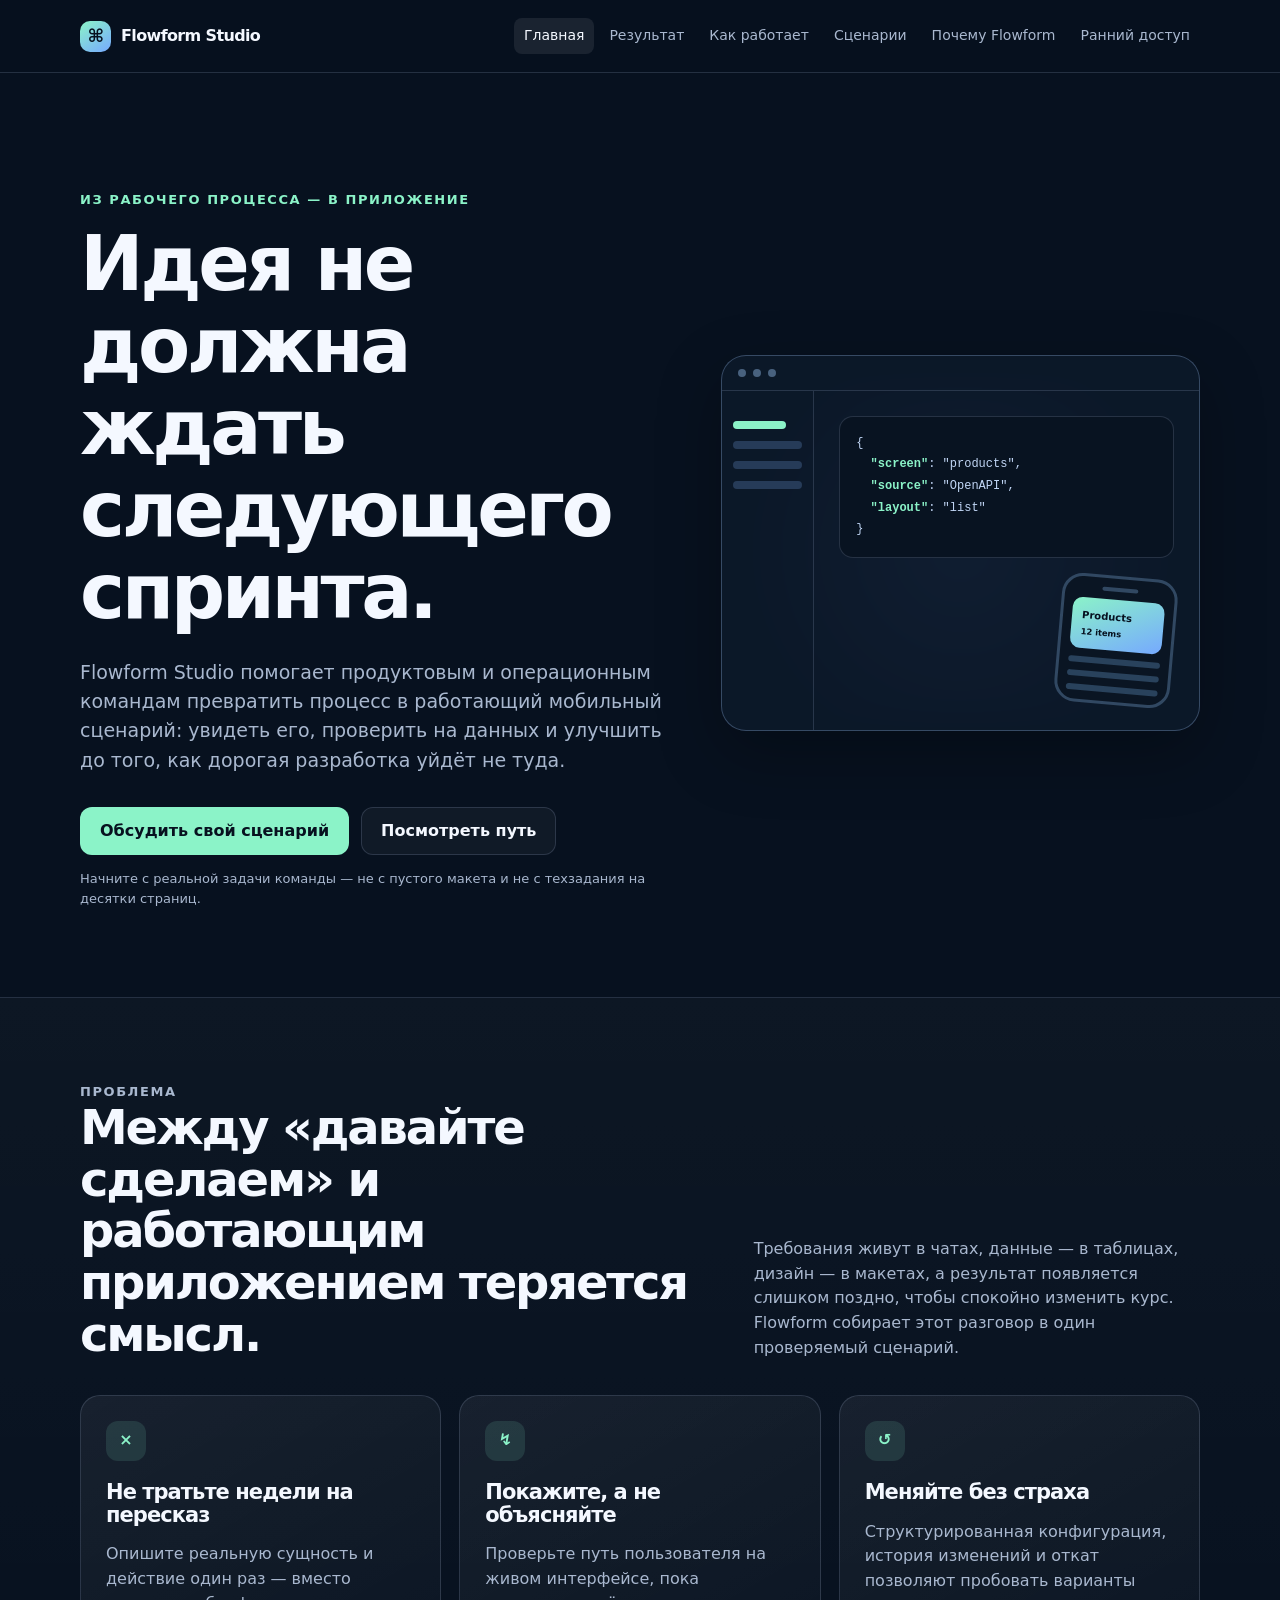
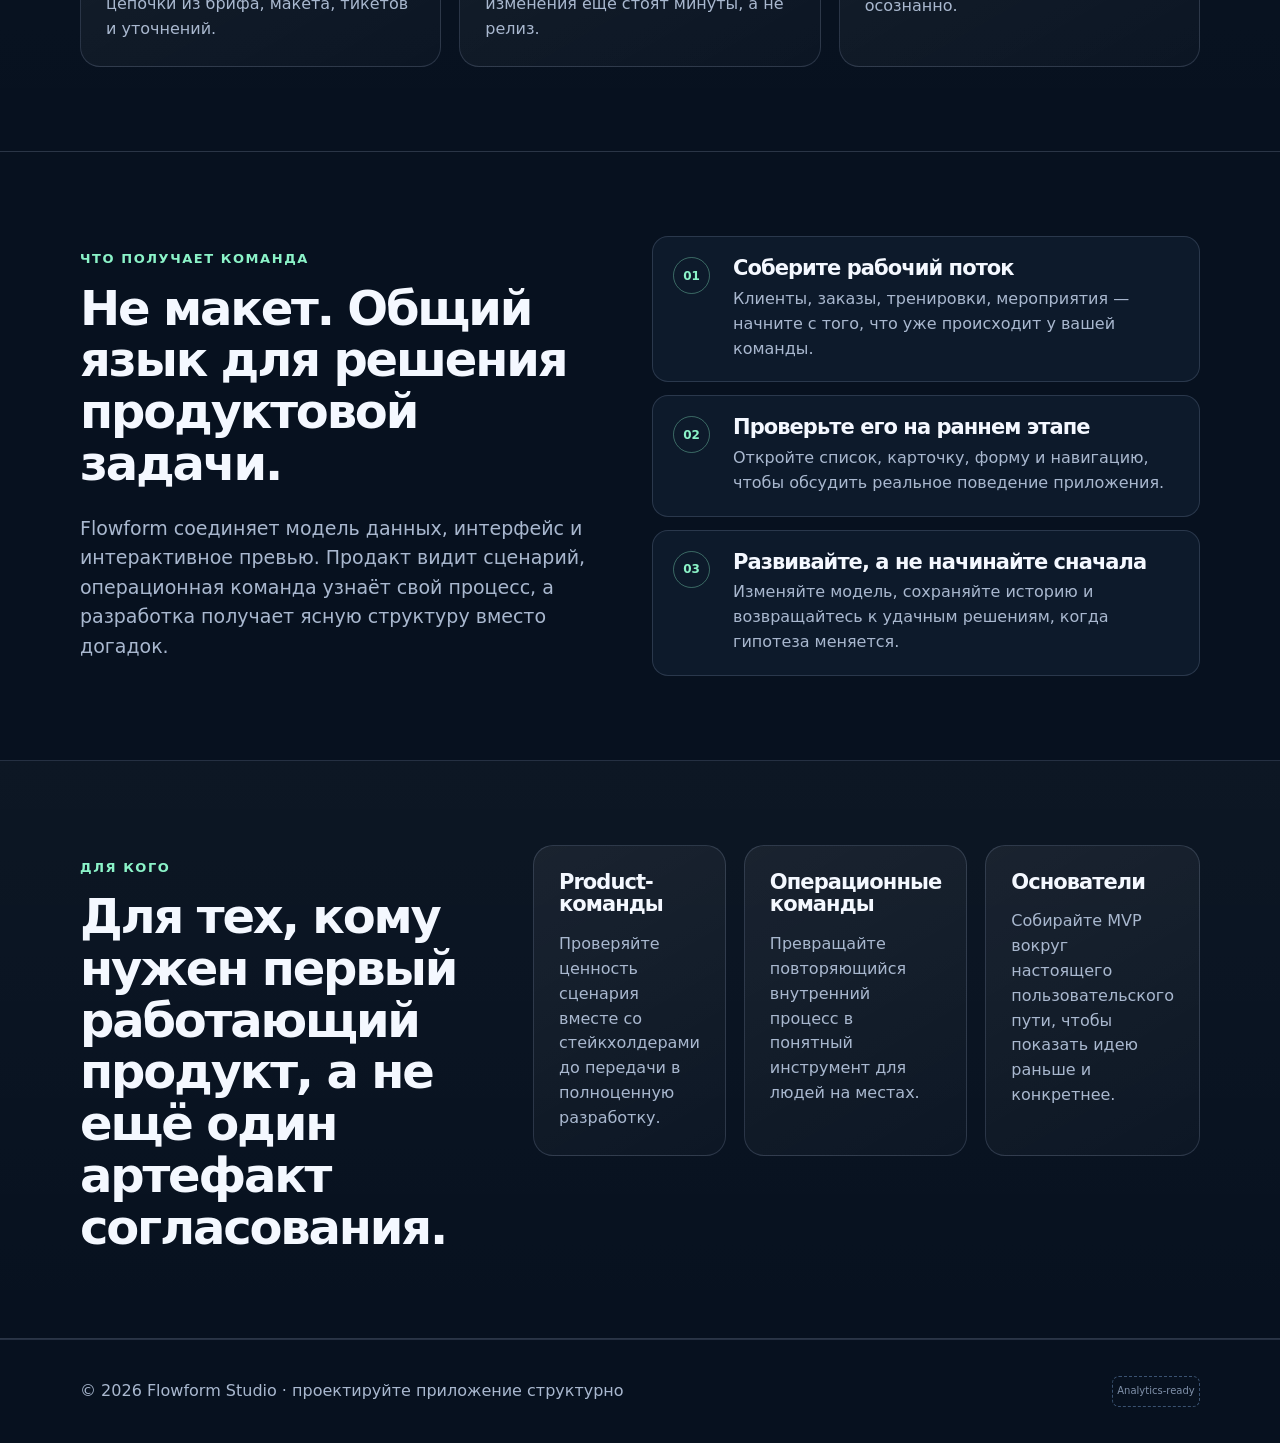
==== index.html @ c5a8aea6 "init" ====
<!doctype html>
<html lang="ru">
<head>
  <meta charset="utf-8">
  <meta name="viewport" content="width=device-width, initial-scale=1">
  <meta name="description" content="Flowform Studio помогает командам превратить рабочий процесс в проверяемое мобильное приложение без потери смысла между брифом и разработкой.">
  <title>Flowform Studio — от процесса к приложению</title>
  <link rel="stylesheet" href="assets/css/styles.css">
</head>
<body>
  <header class="site-header"><nav class="nav container" aria-label="Основная навигация">
    <a class="brand" href="index.html"><span class="brand-mark">⌘</span>Flowform Studio</a>
    <div class="nav-links"><a aria-current="page" href="index.html">Главная</a><a href="features/">Результат</a><a href="how-it-works/">Как работает</a><a href="templates/">Сценарии</a><a href="technology/">Почему Flowform</a><a href="demo/">Ранний доступ</a></div>
  </nav></header>
  <main>
    <section class="hero"><div class="container hero-grid">
      <div><p class="eyebrow">Из рабочего процесса — в приложение</p><h1>Идея не должна ждать следующего спринта.</h1><p class="lead">Flowform Studio помогает продуктовым и операционным командам превратить процесс в работающий мобильный сценарий: увидеть его, проверить на данных и улучшить до того, как дорогая разработка уйдёт не туда.</p><div class="actions"><a class="button button-primary" data-event="cta_try_studio" href="demo/">Обсудить свой сценарий</a><a class="button button-secondary" data-event="cta_how_it_works" href="how-it-works/">Посмотреть путь</a></div><p class="microcopy">Начните с реальной задачи команды — не с пустого макета и не с техзадания на десятки страниц.</p></div>
      <div class="hero-orbit" aria-label="Иллюстрация редактора и мобильного превью"><div class="mockup"><div class="mockup-bar"><i></i><i></i><i></i></div><div class="mockup-body"><div class="mockup-side"><span></span><span></span><span></span><span></span></div><div class="mockup-work"><div class="code">{<br>&nbsp;&nbsp;<b>"screen"</b>: <span>"products"</span>,<br>&nbsp;&nbsp;<b>"source"</b>: <span>"OpenAPI"</span>,<br>&nbsp;&nbsp;<b>"layout"</b>: <span>"list"</span><br>}</div><div class="phone"><div class="phone-card">Products<br><small>12 items</small></div><div class="phone-line"></div><div class="phone-line"></div><div class="phone-line"></div></div></div></div></div></div>
    </div></section>
    <section class="section section-soft"><div class="container"><div class="section-heading"><div><p class="eyebrow">Проблема</p><h2>Между «давайте сделаем» и работающим приложением теряется смысл.</h2></div><p>Требования живут в чатах, данные — в таблицах, дизайн — в макетах, а результат появляется слишком поздно, чтобы спокойно изменить курс. Flowform собирает этот разговор в один проверяемый сценарий.</p></div><div class="cards"><article class="card"><div class="card-icon">×</div><h3>Не тратьте недели на пересказ</h3><p>Опишите реальную сущность и действие один раз — вместо цепочки из брифа, макета, тикетов и уточнений.</p></article><article class="card"><div class="card-icon">↯</div><h3>Покажите, а не объясняйте</h3><p>Проверьте путь пользователя на живом интерфейсе, пока изменения ещё стоят минуты, а не релиз.</p></article><article class="card"><div class="card-icon">↺</div><h3>Меняйте без страха</h3><p>Структурированная конфигурация, история изменений и откат позволяют пробовать варианты осознанно.</p></article></div></div></section>
    <section class="section"><div class="container split"><div><p class="eyebrow">Что получает команда</p><h2>Не макет. Общий язык для решения продуктовой задачи.</h2><p class="lead">Flowform соединяет модель данных, интерфейс и интерактивное превью. Продакт видит сценарий, операционная команда узнаёт свой процесс, а разработка получает ясную структуру вместо догадок.</p></div><div class="steps"><article class="step"><div><h3>Соберите рабочий поток</h3><p>Клиенты, заказы, тренировки, мероприятия — начните с того, что уже происходит у вашей команды.</p></div></article><article class="step"><div><h3>Проверьте его на раннем этапе</h3><p>Откройте список, карточку, форму и навигацию, чтобы обсудить реальное поведение приложения.</p></div></article><article class="step"><div><h3>Развивайте, а не начинайте сначала</h3><p>Изменяйте модель, сохраняйте историю и возвращайтесь к удачным решениям, когда гипотеза меняется.</p></div></article></div></div></section>
    <section class="section section-soft"><div class="container split"><div><p class="eyebrow">Для кого</p><h2>Для тех, кому нужен первый работающий продукт, а не ещё один артефакт согласования.</h2></div><div class="cards"><article class="card"><h3>Product-команды</h3><p>Проверяйте ценность сценария вместе со стейкхолдерами до передачи в полноценную разработку.</p></article><article class="card"><h3>Операционные команды</h3><p>Превращайте повторяющийся внутренний процесс в понятный инструмент для людей на местах.</p></article><article class="card"><h3>Основатели</h3><p>Собирайте MVP вокруг настоящего пользовательского пути, чтобы показать идею раньше и конкретнее.</p></article></div></div></section>
  </main>
  <footer class="site-footer"><div class="container footer-row"><span>© 2026 Flowform Studio · проектируйте приложение структурно</span><div class="counter-slot">Analytics-ready</div></div></footer>
  <script src="assets/js/analytics.js"></script>
</body>
</html>
---- assets/css/styles.css ----
:root {
  --bg: #07111f;
  --panel: #0d1a2b;
  --panel-light: #12253d;
  --ink: #f4f8ff;
  --muted: #a9b8cf;
  --line: rgba(190, 211, 245, .16);
  --accent: #8bf3c8;
  --accent-2: #76a9ff;
  --warn: #ffe08a;
  --radius: 20px;
  --shadow: 0 22px 64px rgba(0, 0, 0, .28);
}

* { box-sizing: border-box; }
html { scroll-behavior: smooth; }
body {
  margin: 0;
  color: var(--ink);
  background: var(--bg);
  font-family: Inter, ui-sans-serif, system-ui, -apple-system, BlinkMacSystemFont, "Segoe UI", sans-serif;
  line-height: 1.55;
}
a { color: inherit; text-decoration: none; }
button, input, textarea { font: inherit; }

.container { width: min(1120px, calc(100% - 40px)); margin: 0 auto; }
.site-header {
  position: sticky; top: 0; z-index: 10;
  backdrop-filter: blur(18px);
  background: rgba(7, 17, 31, .78);
  border-bottom: 1px solid var(--line);
}
.nav { min-height: 72px; display: flex; align-items: center; justify-content: space-between; gap: 24px; }
.brand { display: flex; align-items: center; gap: 10px; font-weight: 800; letter-spacing: -.04em; }
.brand-mark { display: grid; place-items: center; width: 31px; height: 31px; border-radius: 10px; background: linear-gradient(145deg, var(--accent), var(--accent-2)); color: #06111f; font-size: 18px; }
.nav-links { display: flex; flex-wrap: wrap; justify-content: flex-end; gap: 5px; }
.nav-links a { color: var(--muted); padding: 7px 10px; border-radius: 8px; font-size: 14px; }
.nav-links a:hover, .nav-links a[aria-current="page"] { background: rgba(255,255,255,.08); color: var(--ink); }

.hero { padding: 104px 0 74px; overflow: hidden; }
.hero-grid { display: grid; grid-template-columns: 1.1fr .9fr; align-items: center; gap: 56px; }
.eyebrow { color: var(--accent); font-size: 13px; font-weight: 800; letter-spacing: .12em; text-transform: uppercase; }
h1, h2, h3 { letter-spacing: -.045em; line-height: 1.08; margin: 0; }
h1 { max-width: 760px; font-size: clamp(42px, 6vw, 76px); }
h2 { font-size: clamp(30px, 4vw, 48px); }
h3 { font-size: 21px; }
.lead { color: var(--muted); max-width: 650px; font-size: 19px; margin: 24px 0 0; }
.actions { display: flex; flex-wrap: wrap; gap: 12px; margin-top: 32px; }
.button { display: inline-flex; justify-content: center; align-items: center; min-height: 48px; padding: 0 19px; border: 1px solid transparent; border-radius: 12px; font-weight: 750; transition: transform .2s, background .2s; cursor: pointer; }
.button:hover { transform: translateY(-2px); }
.button-primary { color: #07111f; background: var(--accent); }
.button-secondary { color: var(--ink); border-color: var(--line); background: rgba(255,255,255,.04); }
.microcopy { color: var(--muted); font-size: 13px; margin-top: 14px; }

.hero-orbit { position: relative; min-height: 390px; }
.hero-orbit::before { content: ""; position: absolute; inset: 8% -10%; background: radial-gradient(circle, rgba(118,169,255,.3), transparent 63%); filter: blur(10px); }
.mockup { position: relative; z-index: 1; overflow: hidden; border: 1px solid rgba(166, 206, 255, .28); border-radius: 25px; background: rgba(13, 26, 43, .88); box-shadow: var(--shadow); }
.mockup-bar { display: flex; gap: 7px; padding: 13px 16px; border-bottom: 1px solid var(--line); }
.mockup-bar i { width: 8px; height: 8px; border-radius: 100%; background: #48617e; }
.mockup-body { display: grid; grid-template-columns: 92px 1fr; min-height: 323px; }
.mockup-side { padding: 18px 11px; border-right: 1px solid var(--line); }
.mockup-side span { display: block; height: 8px; margin: 12px 0; border-radius: 8px; background: #263b58; }
.mockup-side span:first-child { width: 76%; background: var(--accent); }
.mockup-work { padding: 25px; }
.code { padding: 16px; border: 1px solid var(--line); border-radius: 14px; color: #c1d6f5; background: #081321; font-family: "SFMono-Regular", Consolas, monospace; font-size: 12px; line-height: 1.8; }
.code b { color: var(--accent); font-weight: 600; }
.phone { float: right; width: 116px; margin: 18px 0 0 16px; padding: 9px; border: 3px solid #314862; border-radius: 21px; background: #0a1523; transform: rotate(5deg); }
.phone::before { content: ""; display: block; width: 36px; height: 4px; margin: 0 auto 8px; border-radius: 9px; background: #314862; }
.phone-card { padding: 10px; border-radius: 10px; background: linear-gradient(155deg, #8bf3c8, #76a9ff); color: #06111f; font-size: 10px; font-weight: 800; }
.phone-line { height: 6px; margin-top: 8px; border-radius: 4px; background: #29425c; }

.section { padding: 84px 0; }
.section-soft { background: linear-gradient(180deg, rgba(255,255,255,.025), transparent); border-block: 1px solid var(--line); }
.section-heading { display: grid; grid-template-columns: minmax(0, 1fr) minmax(0, .7fr); gap: 36px; align-items: end; margin-bottom: 34px; }
.section-heading p { color: var(--muted); margin: 0; }
.cards { display: grid; grid-template-columns: repeat(3, 1fr); gap: 18px; }
.card { padding: 25px; border: 1px solid var(--line); border-radius: var(--radius); background: linear-gradient(150deg, rgba(255,255,255,.06), rgba(255,255,255,.018)); }
.card p { color: var(--muted); margin-bottom: 0; }
.card-icon { display: grid; place-items: center; width: 40px; height: 40px; margin-bottom: 20px; border-radius: 12px; background: rgba(139,243,200,.12); color: var(--accent); font-weight: 800; }
.split { display: grid; grid-template-columns: 1fr 1fr; gap: 24px; align-items: start; }
.steps { counter-reset: step; display: grid; gap: 13px; }
.step { display: grid; grid-template-columns: 44px 1fr; gap: 16px; align-items: start; padding: 20px; border: 1px solid var(--line); border-radius: 16px; background: var(--panel); }
.step::before { counter-increment: step; content: "0" counter(step); display: grid; place-items: center; width: 35px; height: 35px; color: var(--accent); border: 1px solid rgba(139,243,200,.36); border-radius: 50%; font-size: 12px; font-weight: 800; }
.step p { margin: 7px 0 0; color: var(--muted); }
.tag { display: inline-block; margin-bottom: 10px; color: var(--accent); font-size: 12px; font-weight: 800; letter-spacing: .09em; text-transform: uppercase; }
.template-card { position: relative; min-height: 245px; overflow: hidden; }
.template-card::after { content: ""; position: absolute; right: -25px; bottom: -35px; width: 145px; height: 145px; border-radius: 50%; background: rgba(118,169,255,.16); filter: blur(5px); }
.template-card:hover { border-color: rgba(139,243,200,.56); }
.template-card button { position: relative; z-index: 1; margin-top: 20px; color: var(--accent); border: 0; background: transparent; padding: 0; cursor: pointer; font-weight: 800; }
.quote { padding: 28px; color: #cedcf0; border-left: 3px solid var(--accent); background: rgba(139,243,200,.06); border-radius: 0 18px 18px 0; }

.page-hero { padding: 82px 0 50px; }
.page-hero .lead { max-width: 700px; }
.info-grid { display: grid; grid-template-columns: repeat(2, 1fr); gap: 18px; }
.metric { padding: 20px; border: 1px solid var(--line); border-radius: 16px; background: var(--panel); }
.metric strong { display: block; color: var(--accent); font-size: 25px; }
.metric span { color: var(--muted); font-size: 14px; }
.faq { display: grid; gap: 10px; }
details { padding: 18px 20px; border: 1px solid var(--line); border-radius: 14px; background: var(--panel); }
summary { cursor: pointer; font-weight: 750; }
details p { color: var(--muted); margin: 12px 0 0; }
.demo-grid { display: grid; grid-template-columns: .85fr 1.15fr; gap: 34px; align-items: start; }
.form { display: grid; gap: 14px; padding: 26px; border: 1px solid var(--line); border-radius: var(--radius); background: var(--panel); }
label { display: grid; gap: 7px; color: #dbe7f8; font-size: 14px; font-weight: 700; }
input, textarea { width: 100%; padding: 12px 13px; color: var(--ink); outline: none; border: 1px solid #2a405c; border-radius: 10px; background: #081321; }
input:focus, textarea:focus { border-color: var(--accent); }
textarea { min-height: 108px; resize: vertical; }
.form-note, .form-success { display: none; margin: 0; font-size: 14px; }
.form-note { color: var(--muted); display: block; }
.form-success { color: var(--accent); }
.form-success.visible { display: block; }
.notice { padding: 18px; border: 1px solid rgba(255,224,138,.28); border-radius: 15px; color: #f2dfaa; background: rgba(255,224,138,.07); }

.site-footer { padding: 36px 0; color: var(--muted); border-top: 1px solid var(--line); }
.footer-row { display: flex; justify-content: space-between; gap: 24px; align-items: center; }
.counter-slot { min-width: 88px; min-height: 31px; display: grid; place-items: center; border: 1px dashed #3a5271; border-radius: 7px; font-size: 10px; color: #8091aa; }

@media (max-width: 800px) {
  .nav { padding: 12px 0; align-items: flex-start; }
  .nav-links { gap: 1px; }
  .hero { padding-top: 70px; }
  .hero-grid, .section-heading, .split, .demo-grid { grid-template-columns: 1fr; }
  .cards { grid-template-columns: 1fr; }
  .hero-orbit { min-height: 330px; }
  .section { padding: 60px 0; }
}
@media (max-width: 510px) {
  .container { width: min(100% - 28px, 1120px); }
  .nav { gap: 10px; }
  .brand { font-size: 14px; }
  .nav-links a { padding: 4px 6px; font-size: 12px; }
  .mockup-body { grid-template-columns: 62px 1fr; }
  .mockup-work { padding: 17px; }
  .info-grid { grid-template-columns: 1fr; }
  .footer-row { align-items: flex-start; flex-direction: column; }
}
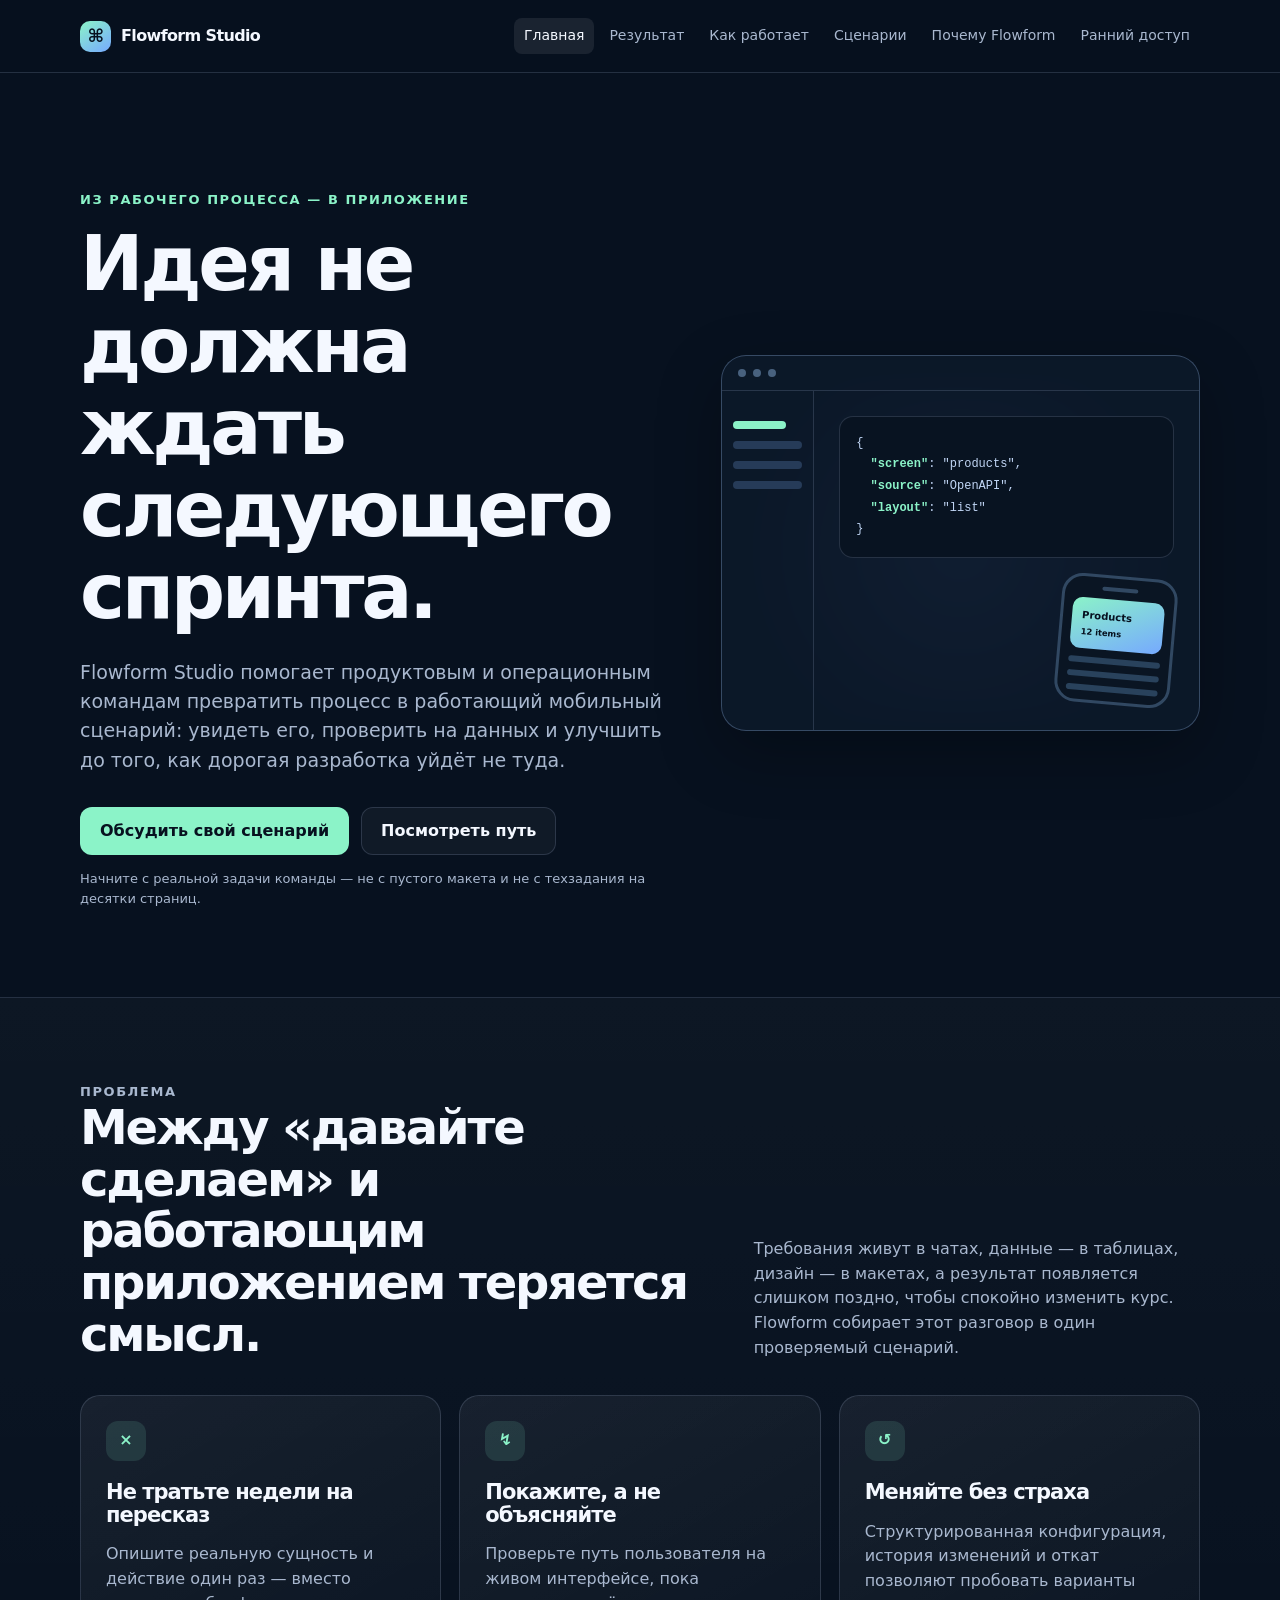
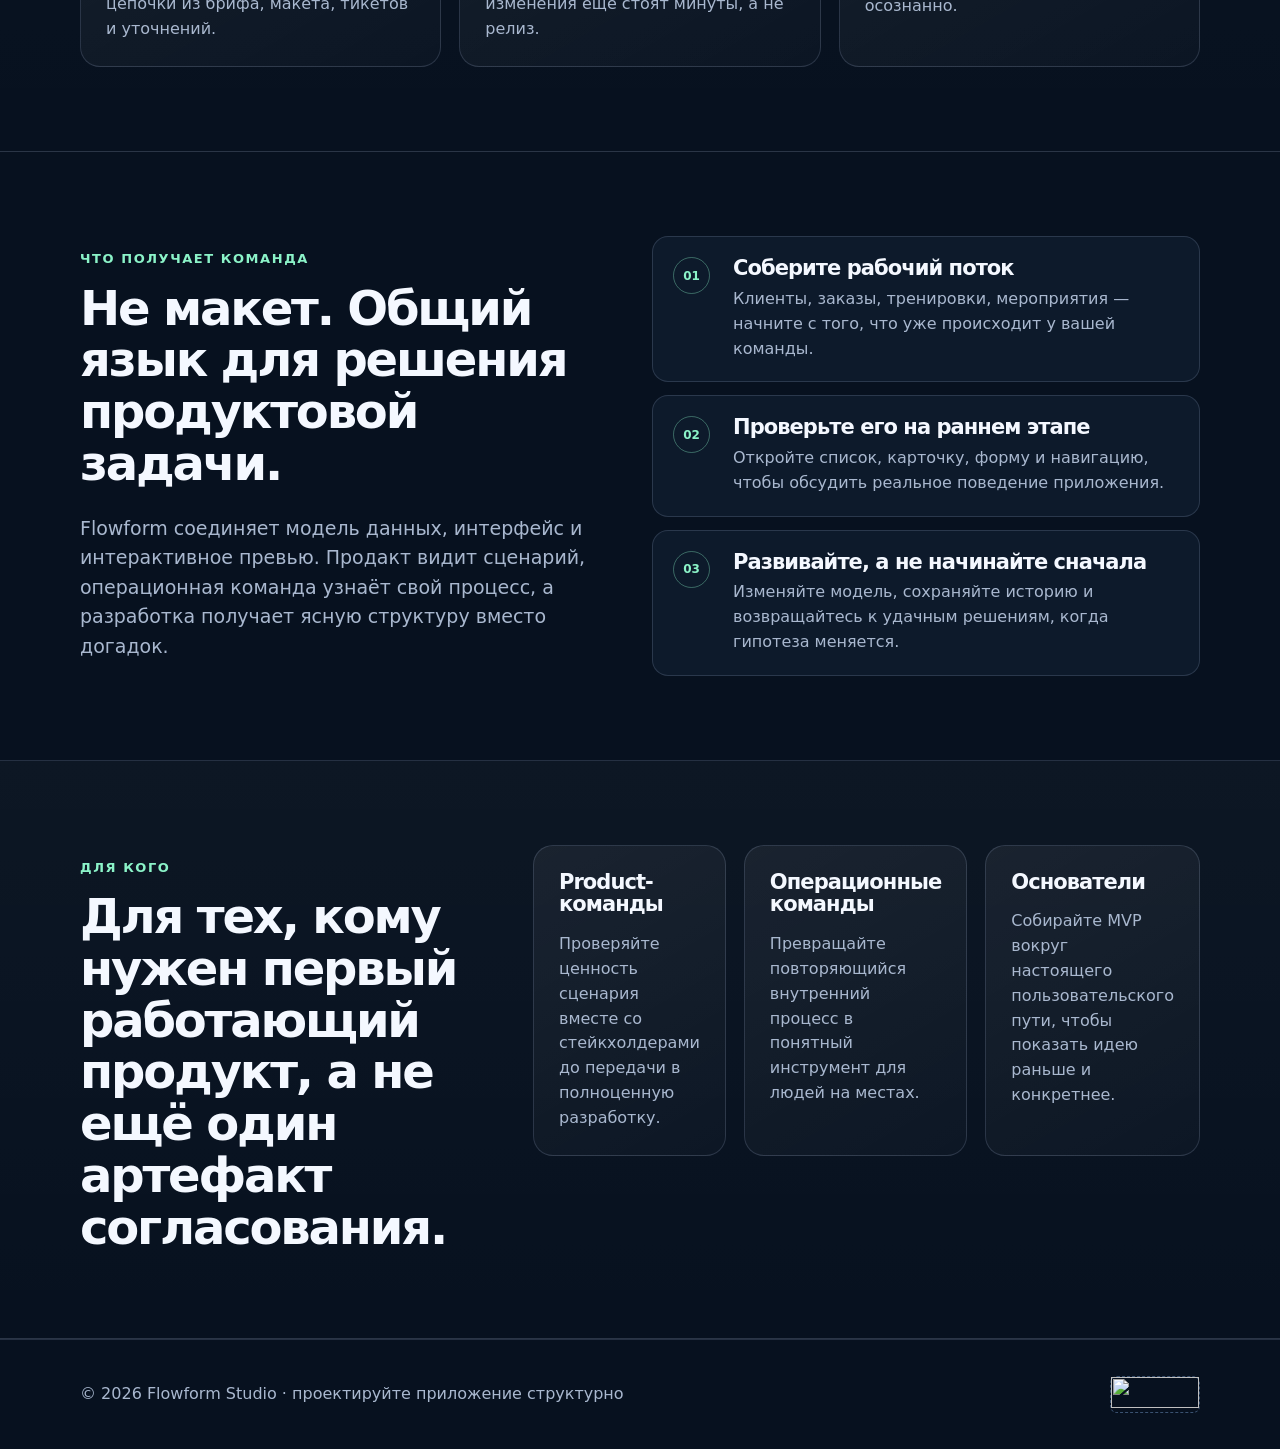
==== commit 9673388a: "Add LiveInternet counter" ====
--- a/index.html
+++ b/index.html
@@ -21,7 +21,7 @@
     <section class="section"><div class="container split"><div><p class="eyebrow">Что получает команда</p><h2>Не макет. Общий язык для решения продуктовой задачи.</h2><p class="lead">Flowform соединяет модель данных, интерфейс и интерактивное превью. Продакт видит сценарий, операционная команда узнаёт свой процесс, а разработка получает ясную структуру вместо догадок.</p></div><div class="steps"><article class="step"><div><h3>Соберите рабочий поток</h3><p>Клиенты, заказы, тренировки, мероприятия — начните с того, что уже происходит у вашей команды.</p></div></article><article class="step"><div><h3>Проверьте его на раннем этапе</h3><p>Откройте список, карточку, форму и навигацию, чтобы обсудить реальное поведение приложения.</p></div></article><article class="step"><div><h3>Развивайте, а не начинайте сначала</h3><p>Изменяйте модель, сохраняйте историю и возвращайтесь к удачным решениям, когда гипотеза меняется.</p></div></article></div></div></section>
     <section class="section section-soft"><div class="container split"><div><p class="eyebrow">Для кого</p><h2>Для тех, кому нужен первый работающий продукт, а не ещё один артефакт согласования.</h2></div><div class="cards"><article class="card"><h3>Product-команды</h3><p>Проверяйте ценность сценария вместе со стейкхолдерами до передачи в полноценную разработку.</p></article><article class="card"><h3>Операционные команды</h3><p>Превращайте повторяющийся внутренний процесс в понятный инструмент для людей на местах.</p></article><article class="card"><h3>Основатели</h3><p>Собирайте MVP вокруг настоящего пользовательского пути, чтобы показать идею раньше и конкретнее.</p></article></div></div></section>
   </main>
-  <footer class="site-footer"><div class="container footer-row"><span>© 2026 Flowform Studio · проектируйте приложение структурно</span><div class="counter-slot">Analytics-ready</div></div></footer>
+  <footer class="site-footer"><div class="container footer-row"><span>© 2026 Flowform Studio · проектируйте приложение структурно</span><div class="counter-slot"><!--LiveInternet counter--><a href="https://www.liveinternet.ru/click" target="_blank"><img id="licntE075" width="88" height="31" style="border:0" title="LiveInternet: показано число просмотров и посетителей за 24 часа" src="[data-uri]" alt=""/></a><script>(function(d,s){d.getElementById("licntE075").src="https://counter.yadro.ru/hit?t52.6;r"+escape(d.referrer)+((typeof(s)=="undefined")?"":";s"+s.width+"*"+s.height+"*"+(s.colorDepth?s.colorDepth:s.pixelDepth))+";u"+escape(d.URL)+";h"+escape(d.title.substring(0,150))+";"+Math.random()})(document,screen)</script><!--/LiveInternet--></div></div></footer>
   <script src="assets/js/analytics.js"></script>
 </body>
 </html>
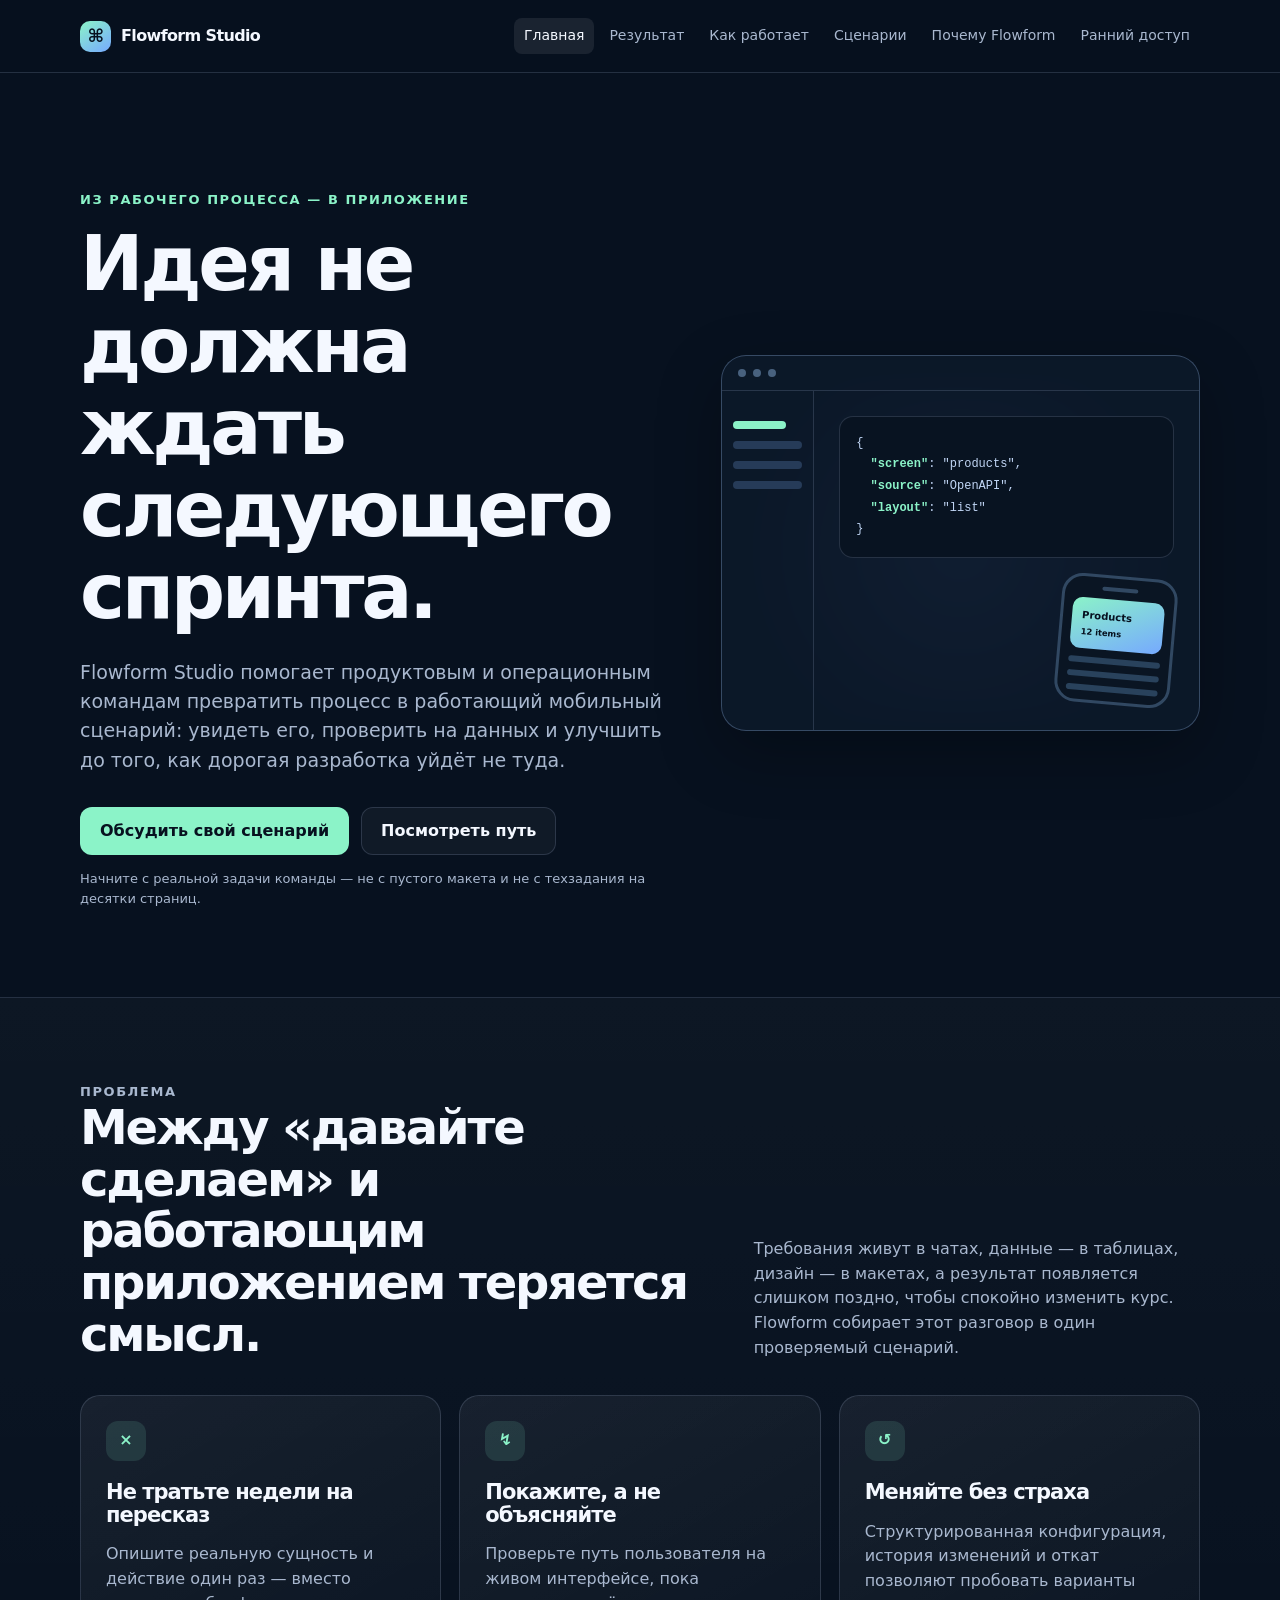
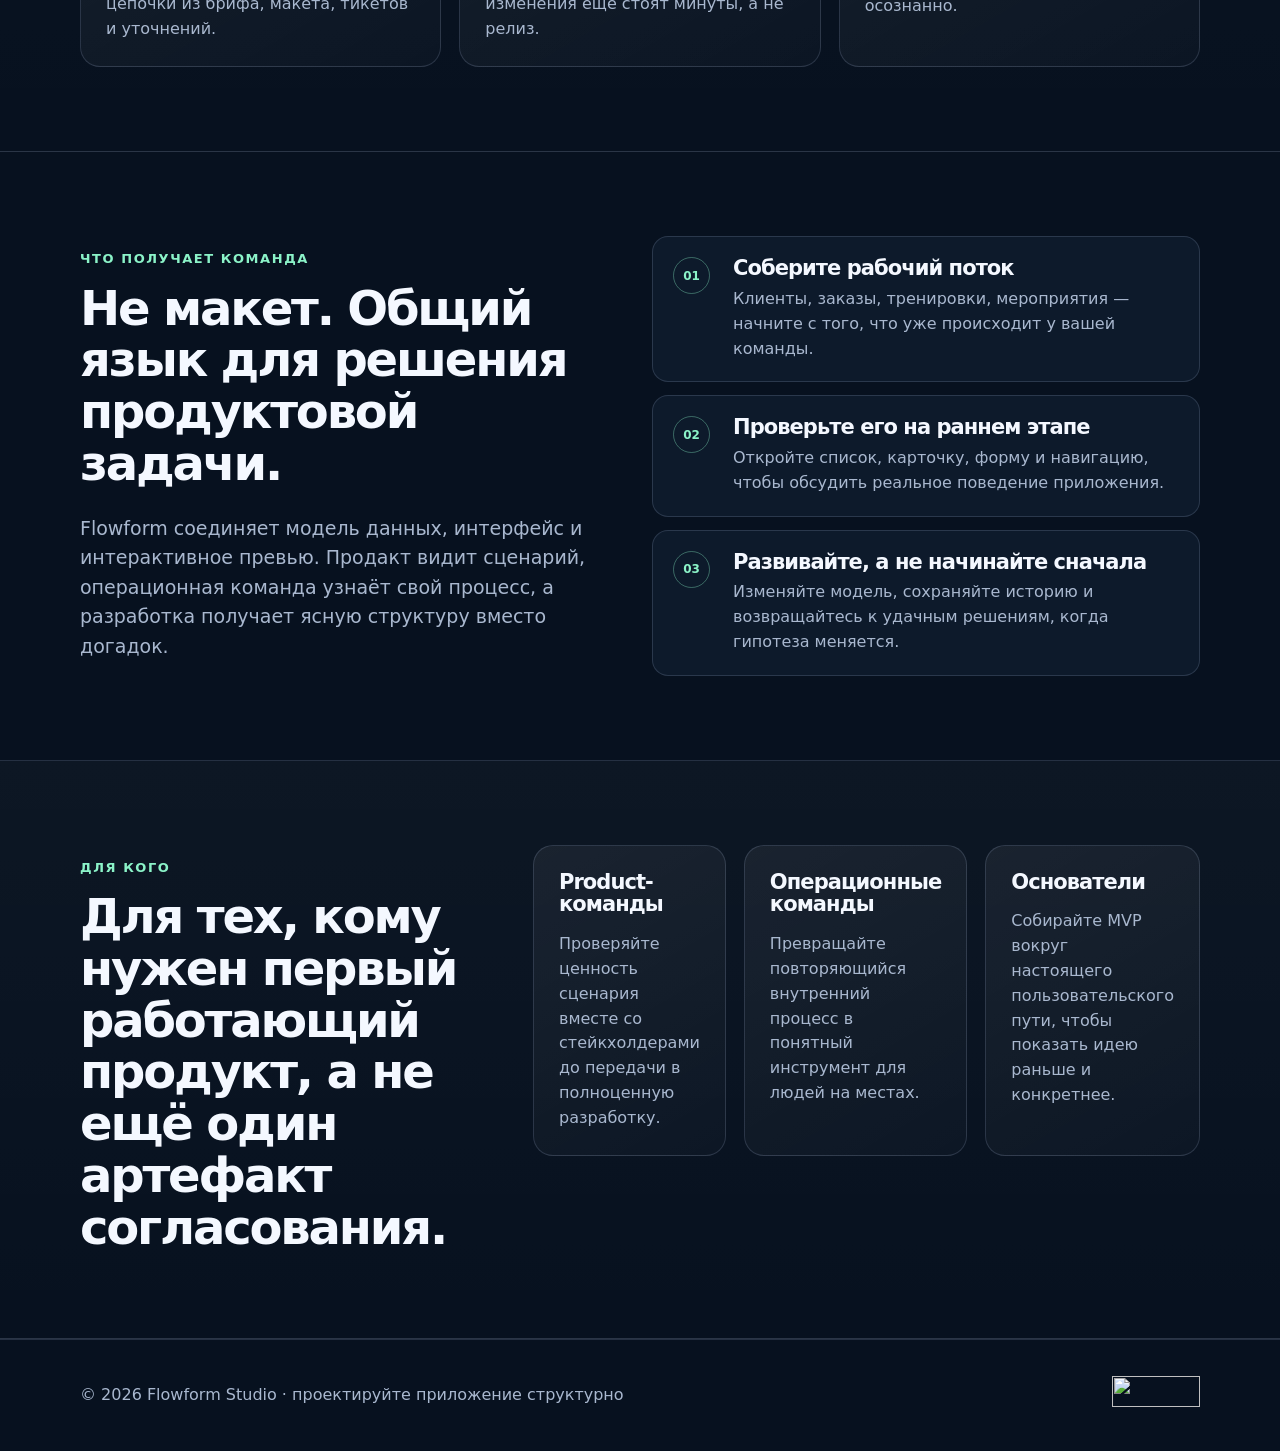
==== commit a27236c1: "Add Top100 footer widget container" ====
--- a/index.html
+++ b/index.html
@@ -5,6 +5,10 @@
   <meta name="viewport" content="width=device-width, initial-scale=1">
   <meta name="description" content="Flowform Studio помогает командам превратить рабочий процесс в проверяемое мобильное приложение без потери смысла между брифом и разработкой.">
   <title>Flowform Studio — от процесса к приложению</title>
+  <!-- Top100 (Kraken) Counter -->
+  <script>(function(w,d,c){(w[c]=w[c]||[]).push(function(){var options={project: 7752735, element: "top100-widget", attributes_dataset: ["flowform"]};try{w.top100Counter=new top100(options)}catch(e){}});var n=d.getElementsByTagName("script")[0],s=d.createElement("script"),f=function(){n.parentNode.insertBefore(s,n)};s.type="text/javascript";s.async=true;s.src=(d.location.protocol==="https:"?"https:":"http:")+"//st.top100.ru/top100/top100.js";if(w.opera==="[object Opera]"){d.addEventListener("DOMContentLoaded",f,false)}else{f()}})(window,document,"_top100q");</script>
+  <noscript><img src="//counter.rambler.ru/top100.cnt?pid=7752735" alt="Топ-100"></noscript>
+  <!-- END Top100 (Kraken) Counter -->
   <link rel="stylesheet" href="assets/css/styles.css">
 </head>
 <body>
@@ -14,14 +18,14 @@
   </nav></header>
   <main>
     <section class="hero"><div class="container hero-grid">
-      <div><p class="eyebrow">Из рабочего процесса — в приложение</p><h1>Идея не должна ждать следующего спринта.</h1><p class="lead">Flowform Studio помогает продуктовым и операционным командам превратить процесс в работающий мобильный сценарий: увидеть его, проверить на данных и улучшить до того, как дорогая разработка уйдёт не туда.</p><div class="actions"><a class="button button-primary" data-event="cta_try_studio" href="demo/">Обсудить свой сценарий</a><a class="button button-secondary" data-event="cta_how_it_works" href="how-it-works/">Посмотреть путь</a></div><p class="microcopy">Начните с реальной задачи команды — не с пустого макета и не с техзадания на десятки страниц.</p></div>
+      <div><p class="eyebrow">Из рабочего процесса — в приложение</p><h1>Идея не должна ждать следующего спринта.</h1><p class="lead">Flowform Studio помогает продуктовым и операционным командам превратить процесс в работающий мобильный сценарий: увидеть его, проверить на данных и улучшить до того, как дорогая разработка уйдёт не туда.</p><div class="actions"><a class="button button-primary" data-event="cta_try_studio" data-flowform="hero::early_access" href="demo/">Обсудить свой сценарий</a><a class="button button-secondary" data-event="cta_how_it_works" data-flowform="hero::how_it_works" href="how-it-works/">Посмотреть путь</a></div><p class="microcopy">Начните с реальной задачи команды — не с пустого макета и не с техзадания на десятки страниц.</p></div>
       <div class="hero-orbit" aria-label="Иллюстрация редактора и мобильного превью"><div class="mockup"><div class="mockup-bar"><i></i><i></i><i></i></div><div class="mockup-body"><div class="mockup-side"><span></span><span></span><span></span><span></span></div><div class="mockup-work"><div class="code">{<br>&nbsp;&nbsp;<b>"screen"</b>: <span>"products"</span>,<br>&nbsp;&nbsp;<b>"source"</b>: <span>"OpenAPI"</span>,<br>&nbsp;&nbsp;<b>"layout"</b>: <span>"list"</span><br>}</div><div class="phone"><div class="phone-card">Products<br><small>12 items</small></div><div class="phone-line"></div><div class="phone-line"></div><div class="phone-line"></div></div></div></div></div></div>
     </div></section>
     <section class="section section-soft"><div class="container"><div class="section-heading"><div><p class="eyebrow">Проблема</p><h2>Между «давайте сделаем» и работающим приложением теряется смысл.</h2></div><p>Требования живут в чатах, данные — в таблицах, дизайн — в макетах, а результат появляется слишком поздно, чтобы спокойно изменить курс. Flowform собирает этот разговор в один проверяемый сценарий.</p></div><div class="cards"><article class="card"><div class="card-icon">×</div><h3>Не тратьте недели на пересказ</h3><p>Опишите реальную сущность и действие один раз — вместо цепочки из брифа, макета, тикетов и уточнений.</p></article><article class="card"><div class="card-icon">↯</div><h3>Покажите, а не объясняйте</h3><p>Проверьте путь пользователя на живом интерфейсе, пока изменения ещё стоят минуты, а не релиз.</p></article><article class="card"><div class="card-icon">↺</div><h3>Меняйте без страха</h3><p>Структурированная конфигурация, история изменений и откат позволяют пробовать варианты осознанно.</p></article></div></div></section>
     <section class="section"><div class="container split"><div><p class="eyebrow">Что получает команда</p><h2>Не макет. Общий язык для решения продуктовой задачи.</h2><p class="lead">Flowform соединяет модель данных, интерфейс и интерактивное превью. Продакт видит сценарий, операционная команда узнаёт свой процесс, а разработка получает ясную структуру вместо догадок.</p></div><div class="steps"><article class="step"><div><h3>Соберите рабочий поток</h3><p>Клиенты, заказы, тренировки, мероприятия — начните с того, что уже происходит у вашей команды.</p></div></article><article class="step"><div><h3>Проверьте его на раннем этапе</h3><p>Откройте список, карточку, форму и навигацию, чтобы обсудить реальное поведение приложения.</p></div></article><article class="step"><div><h3>Развивайте, а не начинайте сначала</h3><p>Изменяйте модель, сохраняйте историю и возвращайтесь к удачным решениям, когда гипотеза меняется.</p></div></article></div></div></section>
     <section class="section section-soft"><div class="container split"><div><p class="eyebrow">Для кого</p><h2>Для тех, кому нужен первый работающий продукт, а не ещё один артефакт согласования.</h2></div><div class="cards"><article class="card"><h3>Product-команды</h3><p>Проверяйте ценность сценария вместе со стейкхолдерами до передачи в полноценную разработку.</p></article><article class="card"><h3>Операционные команды</h3><p>Превращайте повторяющийся внутренний процесс в понятный инструмент для людей на местах.</p></article><article class="card"><h3>Основатели</h3><p>Собирайте MVP вокруг настоящего пользовательского пути, чтобы показать идею раньше и конкретнее.</p></article></div></div></section>
   </main>
-  <footer class="site-footer"><div class="container footer-row"><span>© 2026 Flowform Studio · проектируйте приложение структурно</span><div class="counter-slot"><!--LiveInternet counter--><a href="https://www.liveinternet.ru/click" target="_blank"><img id="licntE075" width="88" height="31" style="border:0" title="LiveInternet: показано число просмотров и посетителей за 24 часа" src="[data-uri]" alt=""/></a><script>(function(d,s){d.getElementById("licntE075").src="https://counter.yadro.ru/hit?t52.6;r"+escape(d.referrer)+((typeof(s)=="undefined")?"":";s"+s.width+"*"+s.height+"*"+(s.colorDepth?s.colorDepth:s.pixelDepth))+";u"+escape(d.URL)+";h"+escape(d.title.substring(0,150))+";"+Math.random()})(document,screen)</script><!--/LiveInternet--></div></div></footer>
+  <footer class="site-footer"><div class="container footer-row"><span>© 2026 Flowform Studio · проектируйте приложение структурно</span><div class="counter-slot"><span id="top100-widget" aria-label="Виджет Rambler Top100"></span><!--LiveInternet counter--><a href="https://www.liveinternet.ru/click" target="_blank"><img id="licntE075" width="88" height="31" style="border:0" title="LiveInternet: показано число просмотров и посетителей за 24 часа" src="[data-uri]" alt=""/></a><script>(function(d,s){d.getElementById("licntE075").src="https://counter.yadro.ru/hit?t52.6;r"+escape(d.referrer)+((typeof(s)=="undefined")?"":";s"+s.width+"*"+s.height+"*"+(s.colorDepth?s.colorDepth:s.pixelDepth))+";u"+escape(d.URL)+";h"+escape(d.title.substring(0,150))+";"+Math.random()})(document,screen)</script><!--/LiveInternet--></div></div></footer>
   <script src="assets/js/analytics.js"></script>
 </body>
 </html>
--- a/assets/css/styles.css
+++ b/assets/css/styles.css
@@ -114,7 +114,8 @@
 
 .site-footer { padding: 36px 0; color: var(--muted); border-top: 1px solid var(--line); }
 .footer-row { display: flex; justify-content: space-between; gap: 24px; align-items: center; }
-.counter-slot { min-width: 88px; min-height: 31px; display: grid; place-items: center; border: 1px dashed #3a5271; border-radius: 7px; font-size: 10px; color: #8091aa; }
+.counter-slot { min-width: 88px; min-height: 31px; display: flex; align-items: center; gap: 10px; }
+#top100-widget:empty { display: none; }
 
 @media (max-width: 800px) {
   .nav { padding: 12px 0; align-items: flex-start; }
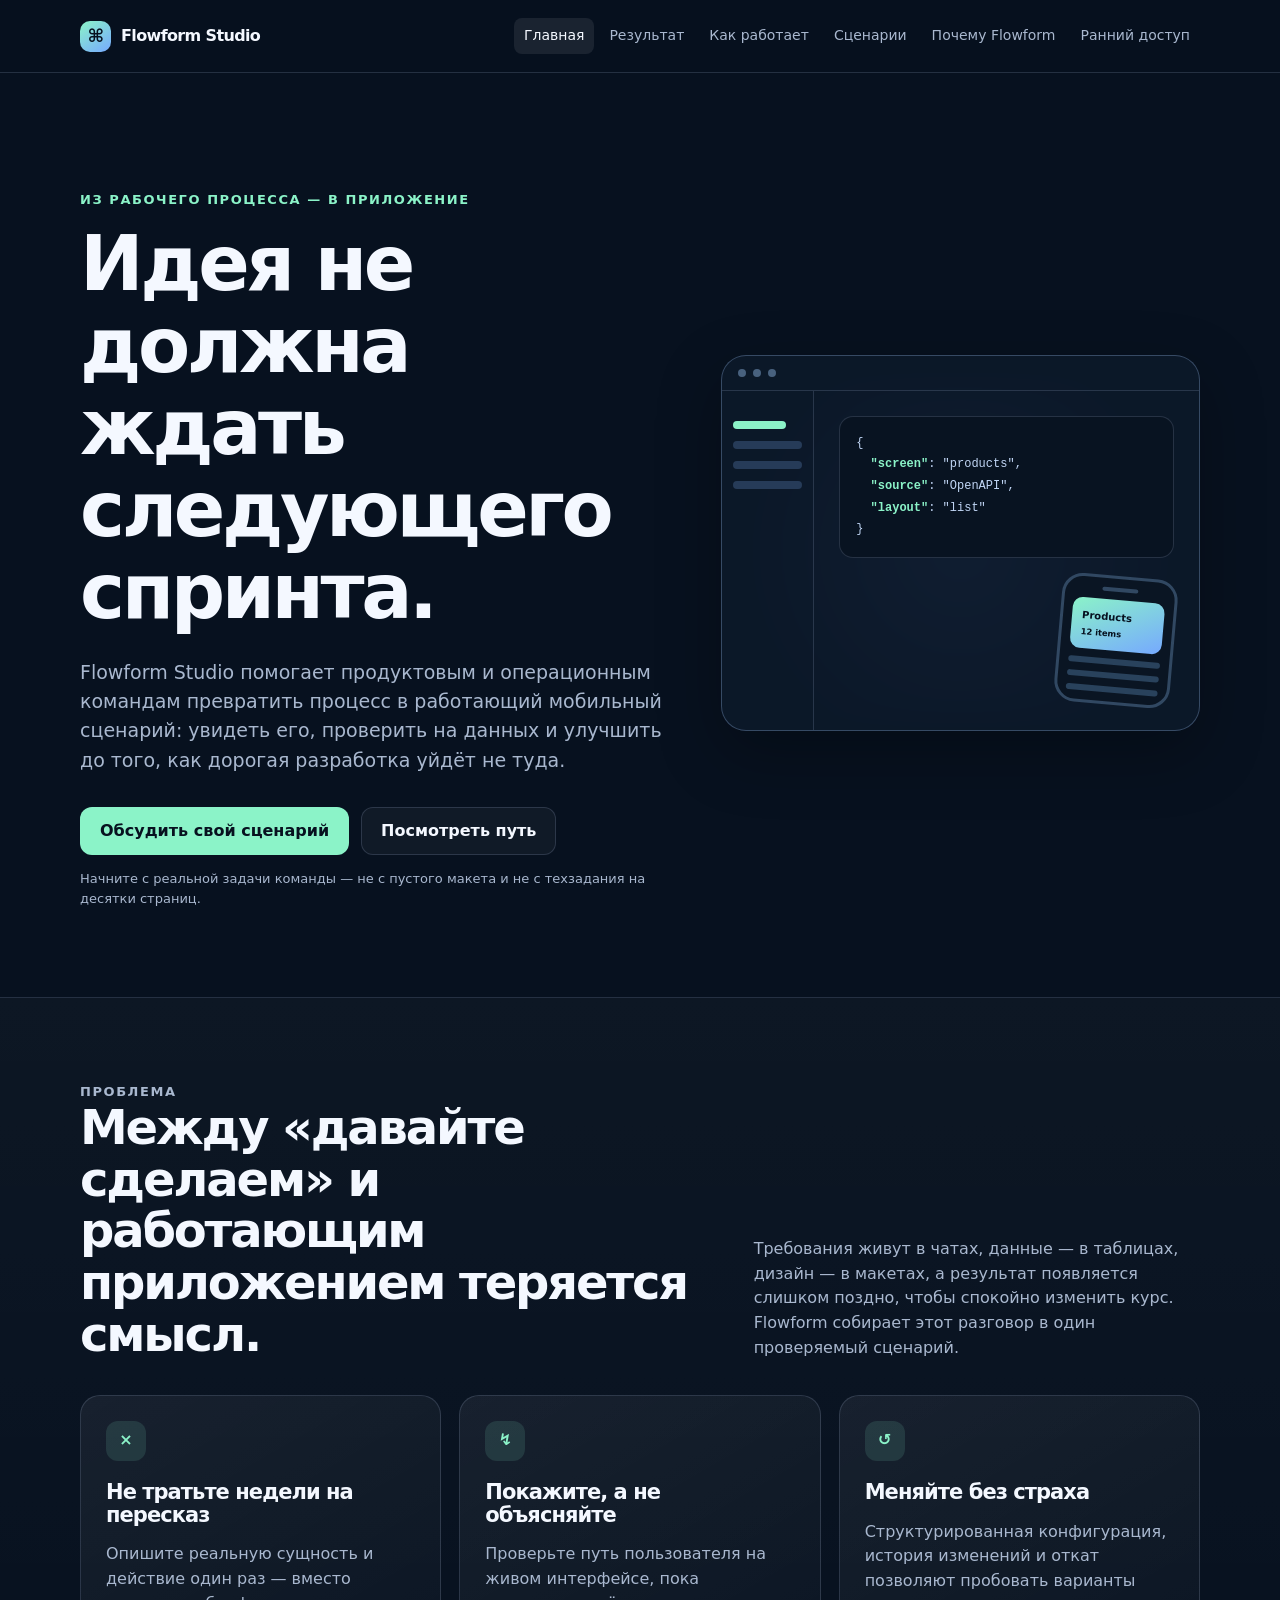
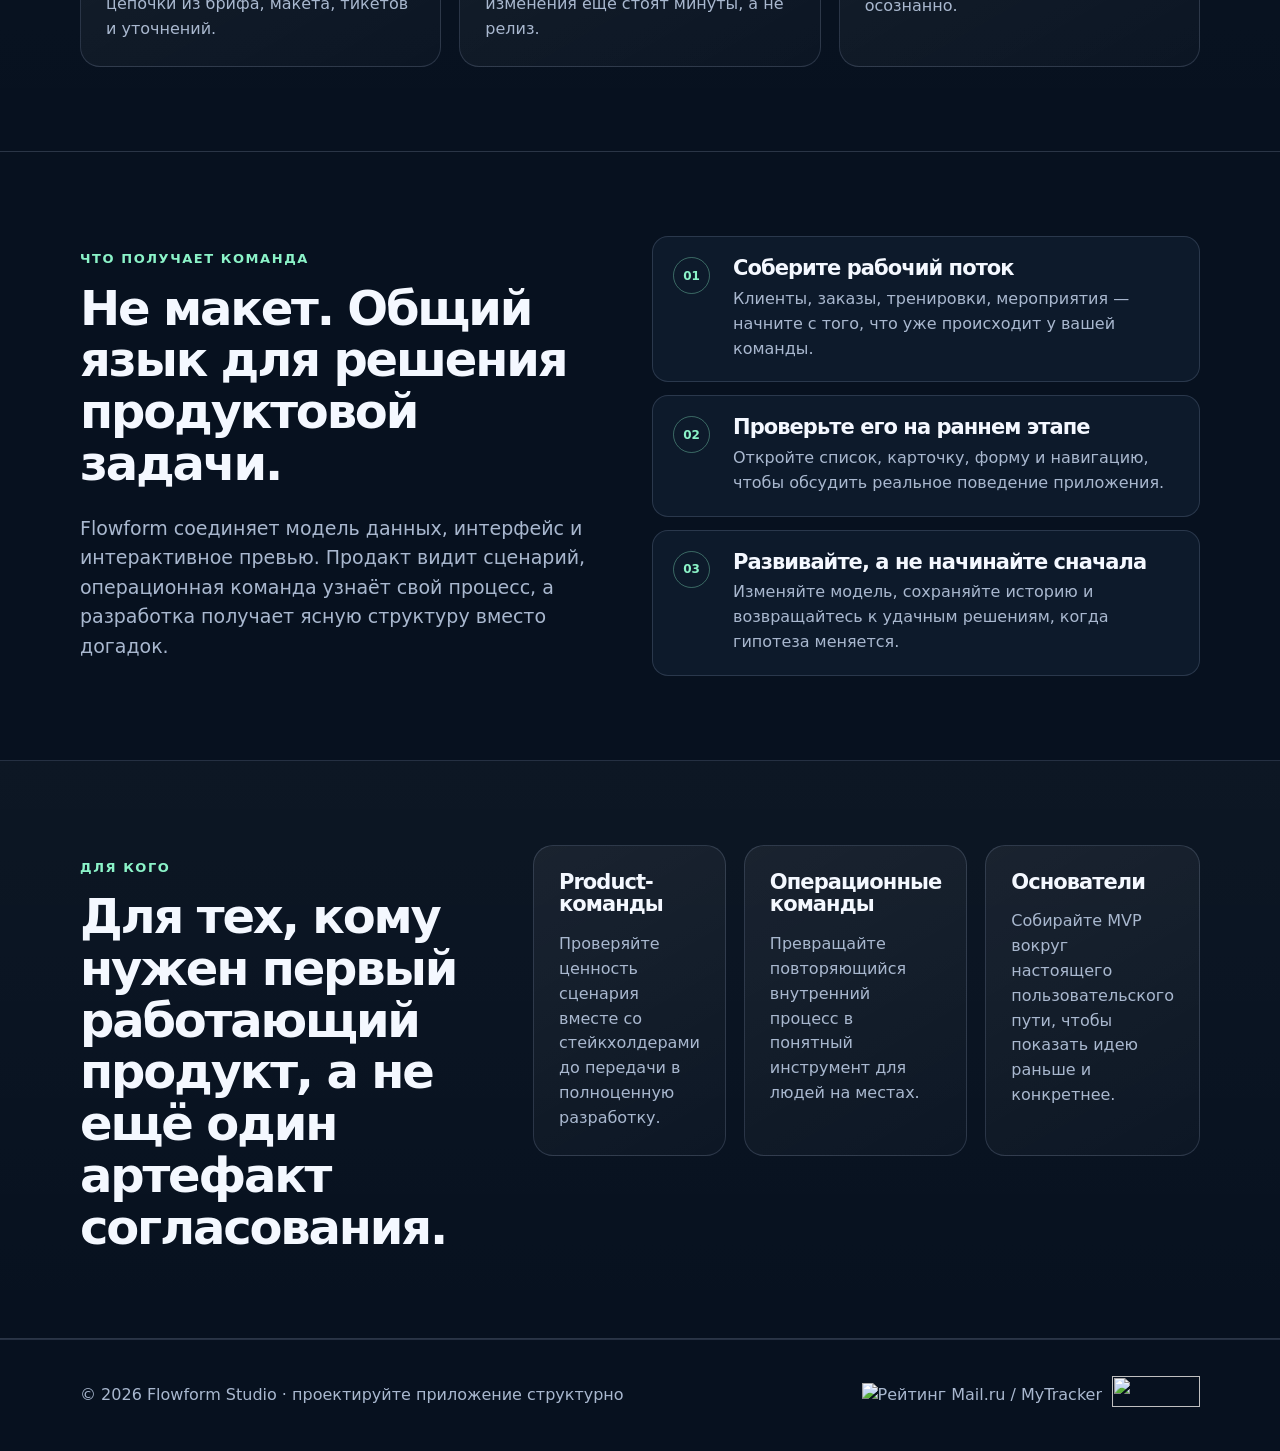
==== commit 420b2b4c: "Add Rating Mail legacy logo to footer" ====
--- a/index.html
+++ b/index.html
@@ -25,7 +25,7 @@
     <section class="section"><div class="container split"><div><p class="eyebrow">Что получает команда</p><h2>Не макет. Общий язык для решения продуктовой задачи.</h2><p class="lead">Flowform соединяет модель данных, интерфейс и интерактивное превью. Продакт видит сценарий, операционная команда узнаёт свой процесс, а разработка получает ясную структуру вместо догадок.</p></div><div class="steps"><article class="step"><div><h3>Соберите рабочий поток</h3><p>Клиенты, заказы, тренировки, мероприятия — начните с того, что уже происходит у вашей команды.</p></div></article><article class="step"><div><h3>Проверьте его на раннем этапе</h3><p>Откройте список, карточку, форму и навигацию, чтобы обсудить реальное поведение приложения.</p></div></article><article class="step"><div><h3>Развивайте, а не начинайте сначала</h3><p>Изменяйте модель, сохраняйте историю и возвращайтесь к удачным решениям, когда гипотеза меняется.</p></div></article></div></div></section>
     <section class="section section-soft"><div class="container split"><div><p class="eyebrow">Для кого</p><h2>Для тех, кому нужен первый работающий продукт, а не ещё один артефакт согласования.</h2></div><div class="cards"><article class="card"><h3>Product-команды</h3><p>Проверяйте ценность сценария вместе со стейкхолдерами до передачи в полноценную разработку.</p></article><article class="card"><h3>Операционные команды</h3><p>Превращайте повторяющийся внутренний процесс в понятный инструмент для людей на местах.</p></article><article class="card"><h3>Основатели</h3><p>Собирайте MVP вокруг настоящего пользовательского пути, чтобы показать идею раньше и конкретнее.</p></article></div></div></section>
   </main>
-  <footer class="site-footer"><div class="container footer-row"><span>© 2026 Flowform Studio · проектируйте приложение структурно</span><div class="counter-slot"><span id="top100-widget" aria-label="Виджет Rambler Top100"></span><!--LiveInternet counter--><a href="https://www.liveinternet.ru/click" target="_blank"><img id="licntE075" width="88" height="31" style="border:0" title="LiveInternet: показано число просмотров и посетителей за 24 часа" src="[data-uri]" alt=""/></a><script>(function(d,s){d.getElementById("licntE075").src="https://counter.yadro.ru/hit?t52.6;r"+escape(d.referrer)+((typeof(s)=="undefined")?"":";s"+s.width+"*"+s.height+"*"+(s.colorDepth?s.colorDepth:s.pixelDepth))+";u"+escape(d.URL)+";h"+escape(d.title.substring(0,150))+";"+Math.random()})(document,screen)</script><!--/LiveInternet--></div></div></footer>
+  <footer class="site-footer"><div class="container footer-row"><span>© 2026 Flowform Studio · проектируйте приложение структурно</span><div class="counter-slot"><span id="top100-widget" aria-label="Виджет Rambler Top100"></span><a class="mailru-logo" href="https://top.mail.ru/jump?from=3800957" target="_blank" rel="noopener noreferrer"><img src="https://top-fwz1.mail.ru/counter?id=3800957;t=479;l=1" width="88" height="31" style="border:0" title="Рейтинг Mail.ru / MyTracker" alt="Рейтинг Mail.ru / MyTracker"></a><!--LiveInternet counter--><a href="https://www.liveinternet.ru/click" target="_blank"><img id="licntE075" width="88" height="31" style="border:0" title="LiveInternet: показано число просмотров и посетителей за 24 часа" src="[data-uri]" alt=""/></a><script>(function(d,s){d.getElementById("licntE075").src="https://counter.yadro.ru/hit?t52.6;r"+escape(d.referrer)+((typeof(s)=="undefined")?"":";s"+s.width+"*"+s.height+"*"+(s.colorDepth?s.colorDepth:s.pixelDepth))+";u"+escape(d.URL)+";h"+escape(d.title.substring(0,150))+";"+Math.random()})(document,screen)</script><!--/LiveInternet--></div></div></footer>
   <script src="assets/js/analytics.js"></script>
 </body>
 </html>
